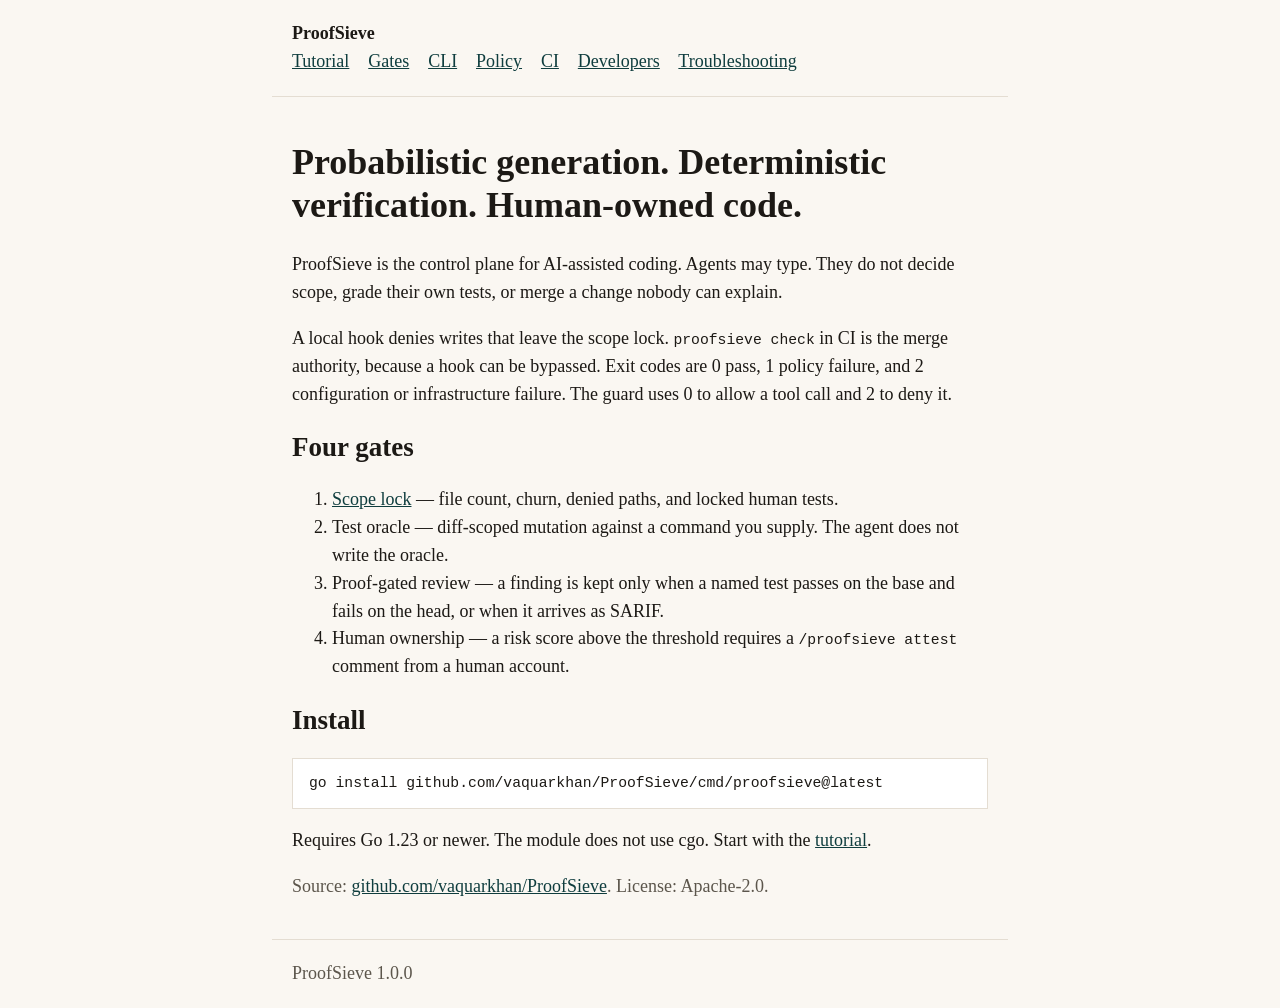
==== site/index.html @ 601b5607 "Ship the control plane so agent diffs are scope-locked before merge. CI can require proofsieve check" ====
<!DOCTYPE html>
<html lang="en">
<head>
  <meta charset="utf-8">
  <meta name="viewport" content="width=device-width, initial-scale=1">
  <title>ProofSieve</title>
  <link rel="stylesheet" href="site.css">
</head>
<body>
<header>
  <strong>ProofSieve</strong>
  <nav>
    <a href="tutorial.html">Tutorial</a>
    <a href="gates.html">Gates</a>
    <a href="cli.html">CLI</a>
    <a href="policy.html">Policy</a>
    <a href="ci.html">CI</a>
    <a href="developers.html">Developers</a>
    <a href="troubleshooting.html">Troubleshooting</a>
  </nav>
</header>
<main>
  <h1>Probabilistic generation. Deterministic verification. Human-owned code.</h1>
  <p>ProofSieve is the control plane for AI-assisted coding. Agents may type. They do not decide scope, grade their own tests, or merge a change nobody can explain.</p>
  <p>A local hook denies writes that leave the scope lock. <code>proofsieve check</code> in CI is the merge authority, because a hook can be bypassed. Exit codes are 0 pass, 1 policy failure, and 2 configuration or infrastructure failure. The guard uses 0 to allow a tool call and 2 to deny it.</p>
  <h2>Four gates</h2>
  <ol>
    <li><a href="gates.html">Scope lock</a> — file count, churn, denied paths, and locked human tests.</li>
    <li>Test oracle — diff-scoped mutation against a command you supply. The agent does not write the oracle.</li>
    <li>Proof-gated review — a finding is kept only when a named test passes on the base and fails on the head, or when it arrives as SARIF.</li>
    <li>Human ownership — a risk score above the threshold requires a <code>/proofsieve attest</code> comment from a human account.</li>
  </ol>
  <h2>Install</h2>
  <pre>go install github.com/vaquarkhan/ProofSieve/cmd/proofsieve@latest</pre>
  <p>Requires Go 1.23 or newer. The module does not use cgo. Start with the <a href="tutorial.html">tutorial</a>.</p>
  <p class="muted">Source: <a href="https://github.com/vaquarkhan/ProofSieve">github.com/vaquarkhan/ProofSieve</a>. License: Apache-2.0.</p>
</main>
<footer>ProofSieve 1.0.0</footer>
</body>
</html>
---- site/site.css ----
:root {
  color-scheme: light;
  --ink: #1c1915;
  --muted: #5c564c;
  --line: #e4ddd2;
  --paper: #faf7f2;
  --accent: #0f3d3e;
}
* { box-sizing: border-box; }
body {
  margin: 0;
  font: 18px/1.55 "Segoe UI", Georgia, serif;
  color: var(--ink);
  background: var(--paper);
}
header, main, footer { max-width: 46rem; margin: 0 auto; padding: 1.25rem 1.25rem; }
header { border-bottom: 1px solid var(--line); }
nav a { margin-right: 0.9rem; }
a { color: var(--accent); }
h1, h2, h3 { line-height: 1.2; }
code, pre { font-family: Consolas, "Courier New", monospace; font-size: 0.92rem; }
pre { background: #fff; border: 1px solid var(--line); padding: 0.8rem 1rem; overflow: auto; }
table { border-collapse: collapse; width: 100%; }
th, td { border-bottom: 1px solid var(--line); text-align: left; padding: 0.4rem 0.5rem 0.4rem 0; vertical-align: top; }
footer { color: var(--muted); border-top: 1px solid var(--line); }
.muted { color: var(--muted); }
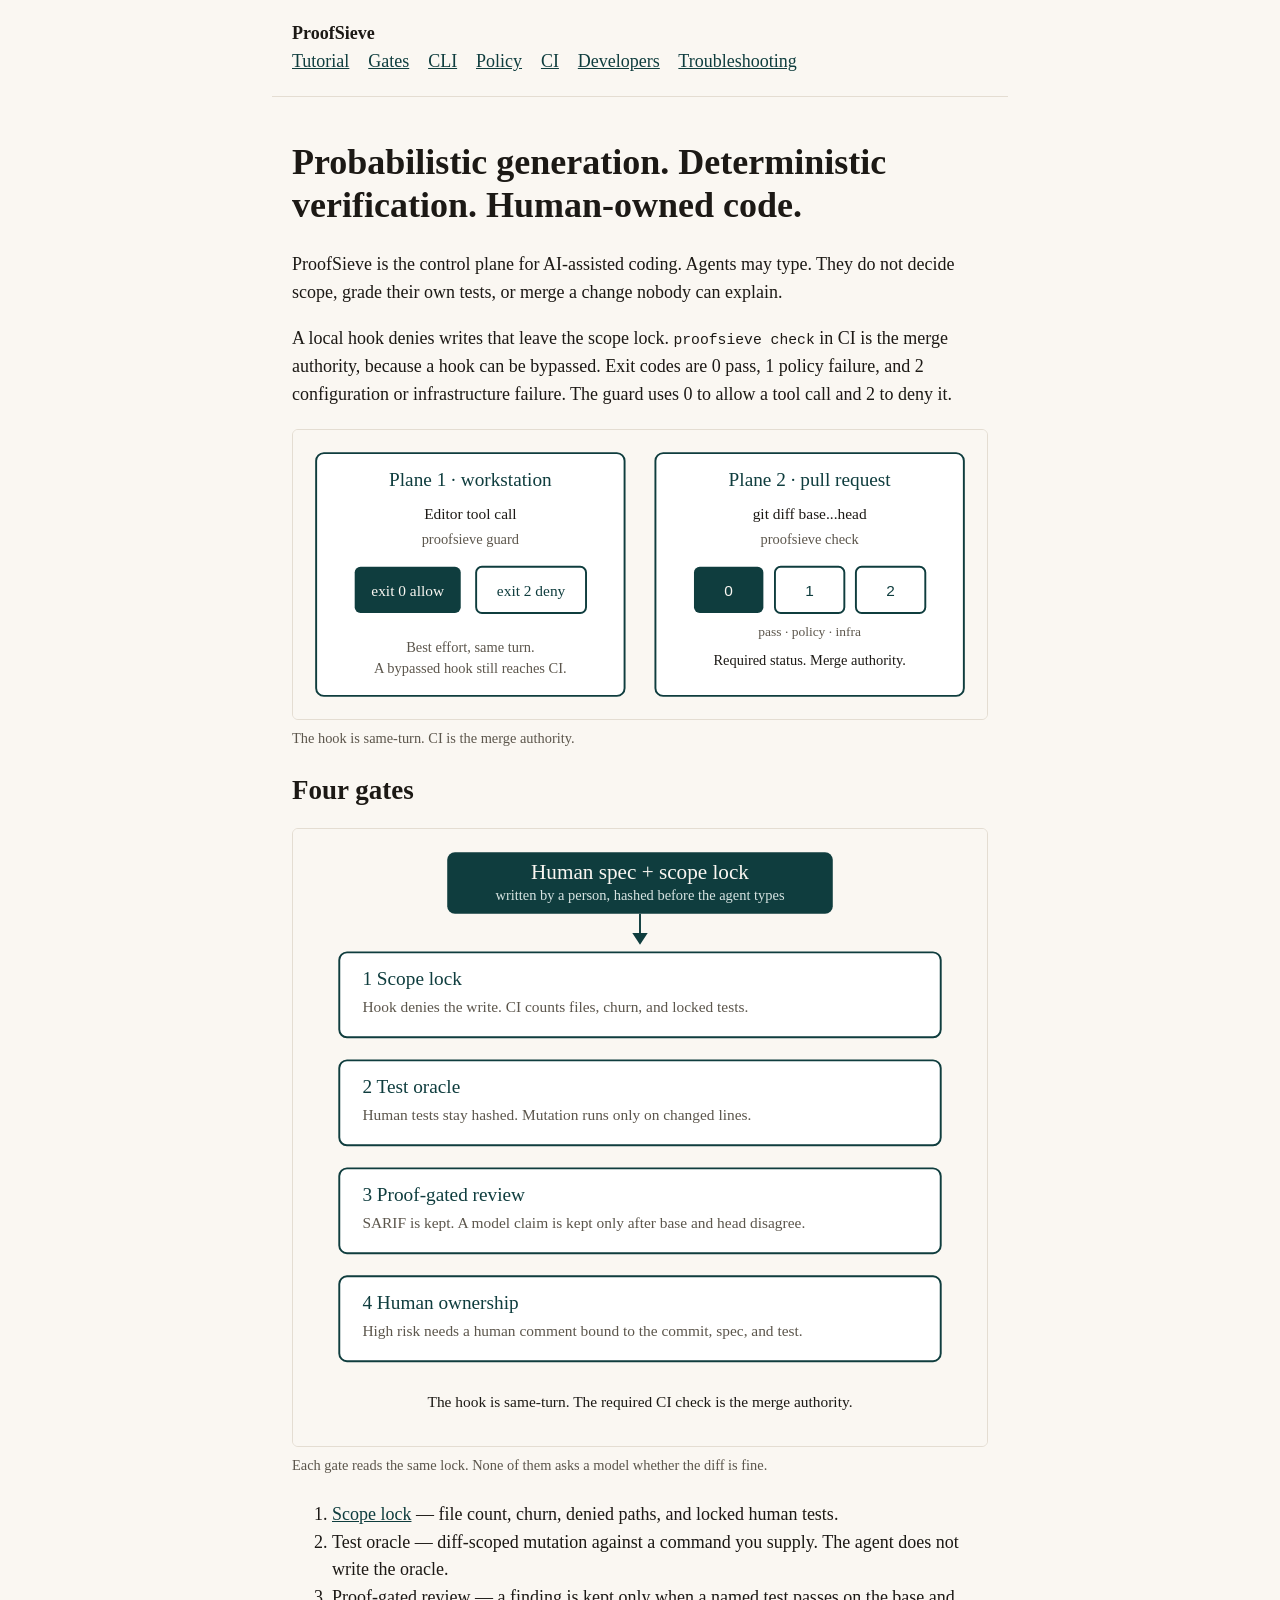
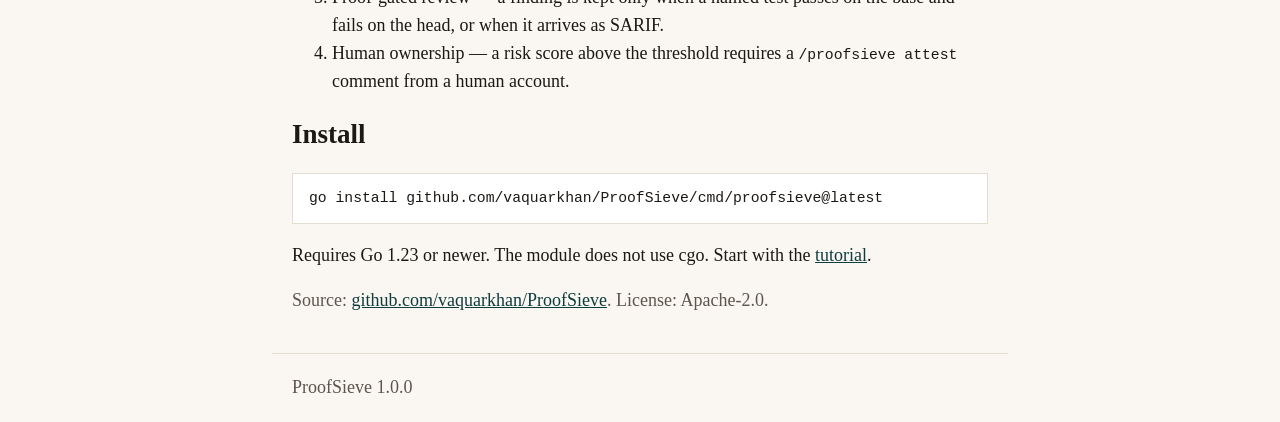
==== commit e42b4180: "Add diagrams to the docs so the gates, planes, and risk score can be read at a glance. The same draw" ====
--- a/site/index.html
+++ b/site/index.html
@@ -23,7 +23,15 @@
   <h1>Probabilistic generation. Deterministic verification. Human-owned code.</h1>
   <p>ProofSieve is the control plane for AI-assisted coding. Agents may type. They do not decide scope, grade their own tests, or merge a change nobody can explain.</p>
   <p>A local hook denies writes that leave the scope lock. <code>proofsieve check</code> in CI is the merge authority, because a hook can be bypassed. Exit codes are 0 pass, 1 policy failure, and 2 configuration or infrastructure failure. The guard uses 0 to allow a tool call and 2 to deny it.</p>
+  <figure>
+    <img src="img/planes.svg" width="720" height="300" alt="Two planes. The workstation hook allows a tool call with exit 0 and denies it with exit 2. The pull-request check is the required status: 0 pass, 1 policy, 2 infrastructure.">
+    <figcaption>The hook is same-turn. CI is the merge authority.</figcaption>
+  </figure>
   <h2>Four gates</h2>
+  <figure>
+    <img src="img/gates.svg" width="720" height="640" alt="Four gates in order: scope lock, test oracle, proof-gated review, and human ownership, fed by a human spec and scope lock.">
+    <figcaption>Each gate reads the same lock. None of them asks a model whether the diff is fine.</figcaption>
+  </figure>
   <ol>
     <li><a href="gates.html">Scope lock</a> — file count, churn, denied paths, and locked human tests.</li>
     <li>Test oracle — diff-scoped mutation against a command you supply. The agent does not write the oracle.</li>
--- a/site/site.css
+++ b/site/site.css
@@ -24,3 +24,6 @@
 th, td { border-bottom: 1px solid var(--line); text-align: left; padding: 0.4rem 0.5rem 0.4rem 0; vertical-align: top; }
 footer { color: var(--muted); border-top: 1px solid var(--line); }
 .muted { color: var(--muted); }
+figure { margin: 1.25rem 0 1.5rem; }
+figure img { width: 100%; height: auto; display: block; border: 1px solid var(--line); border-radius: 6px; background: var(--paper); }
+figcaption { color: var(--muted); font-size: 0.9rem; margin-top: 0.45rem; }
